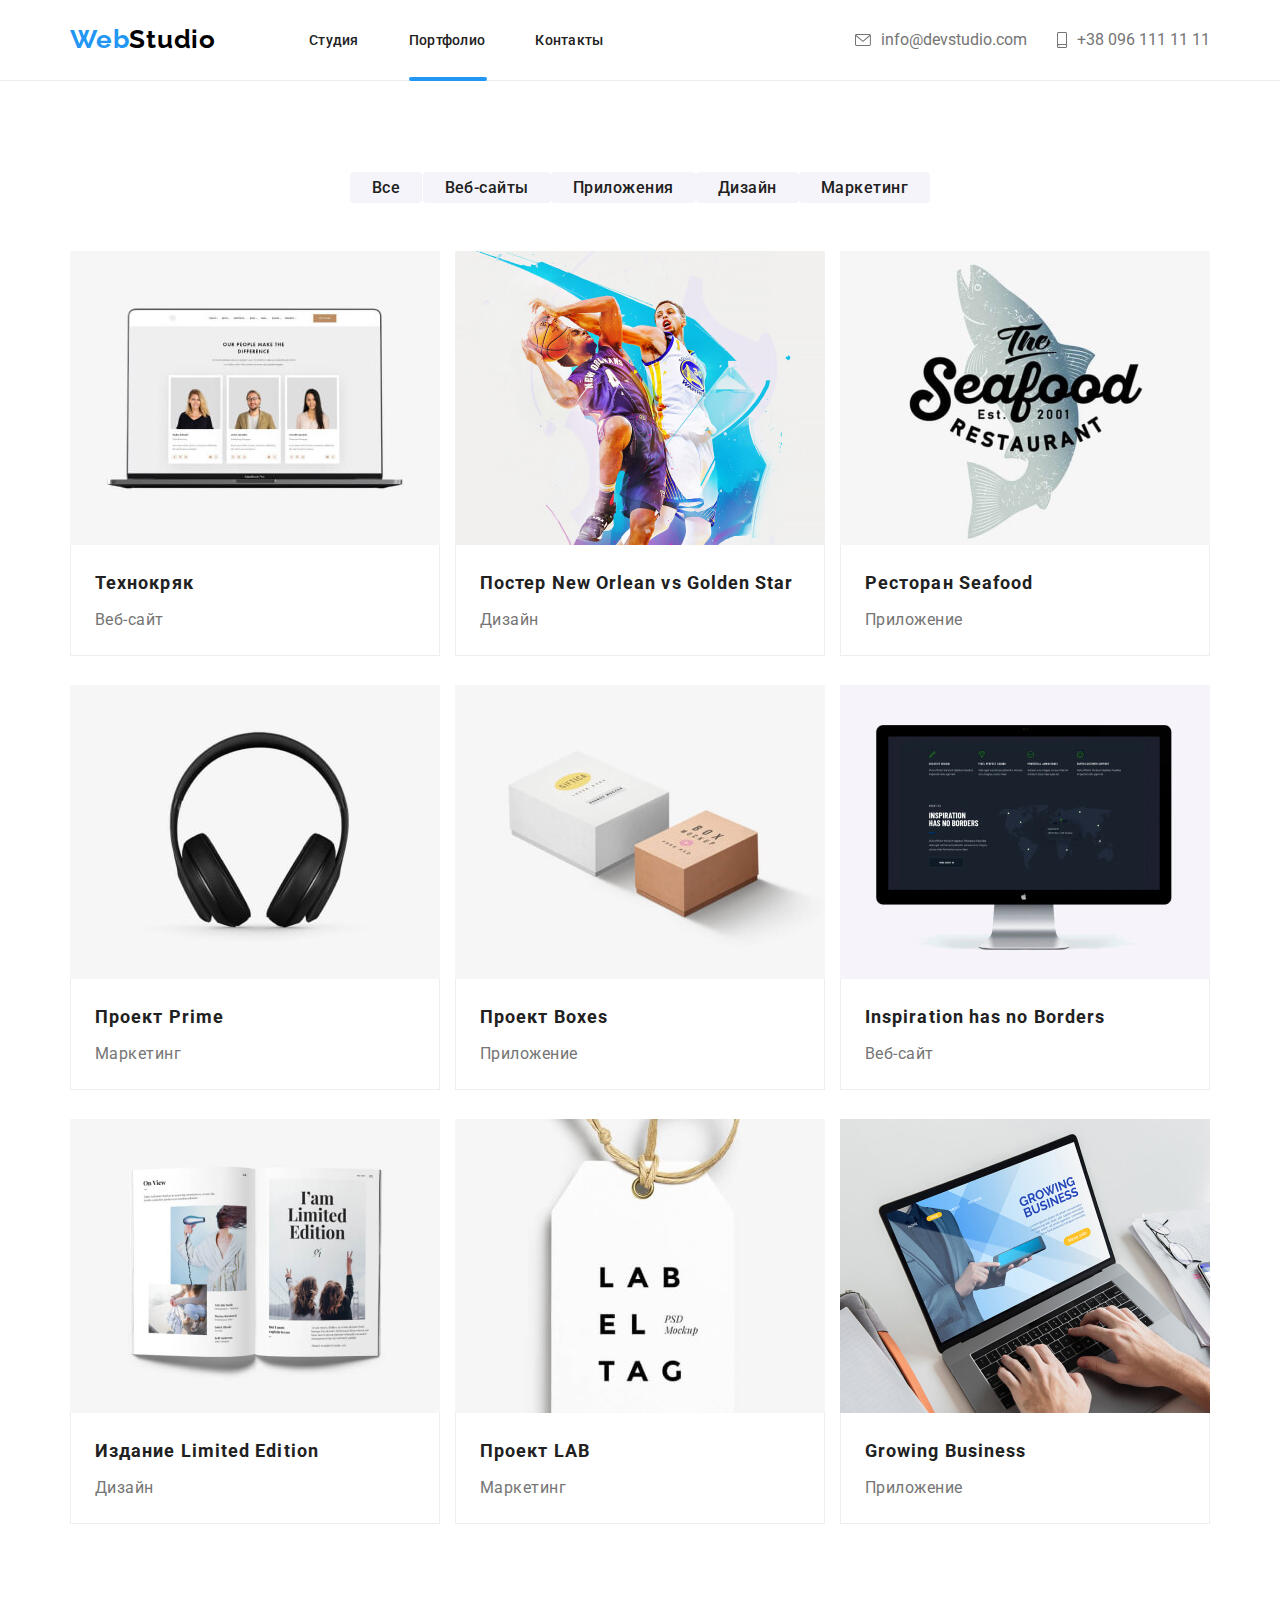
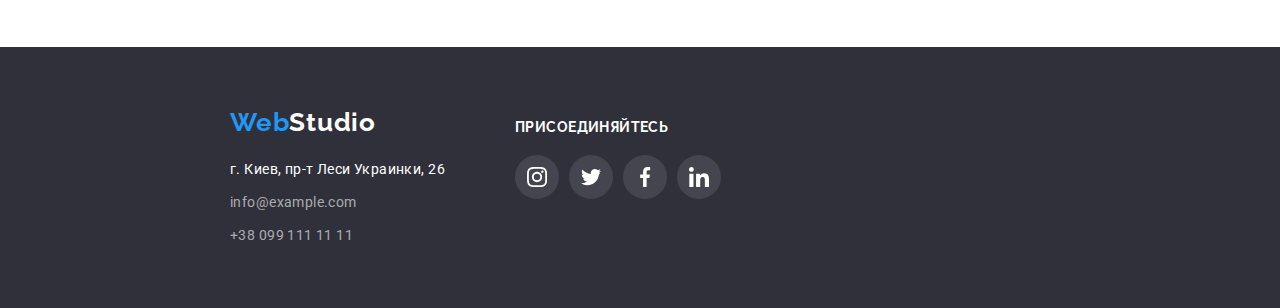
==== portfolio.html @ becfce13 "Добавляет оформленное модальное окно" ====
<!DOCTYPE html>
<html lang="ru">
  <head>
    <meta charset="UTF-8" />
    <meta name="viewport" content="width=device-width, initial-scale=1.0" />
    <title>Портфолио веб студии</title>
    <link
      rel="stylesheet"
      href="https://cdnjs.cloudflare.com/ajax/libs/modern-normalize/1.0.0/modern-normalize.css"
    />
    <link
      href="https://fonts.googleapis.com/css2?family=Raleway:wght@700&family=Roboto:wght@400;500;900&display=swap"
      rel="stylesheet"
    />
    <link rel="stylesheet" href="./css/styles.css" />
  </head>
  <body>
    <!--Header-->
    <header class="header">
      <div class="container">
        <nav class="navigation">
          <a
            class="logo link"
            href="index.html"
            aria-label="логотип веб студии"
            lang="en"
            ><span class="logo-web">Web</span>Studio</a
          >
          <ul class="listnav list">
            <li class="navigation-list-item">
              <a class="header-link link" href="./index.html">Студия</a>
            </li>
            <li class="navigation-list-item portfolio">
              <a class="header-link link" href="./portfolio.html">Портфолио</a>
            </li>
            <li class="navigation-list-item">
              <a class="header-link link" href="">Контакты</a>
            </li>
          </ul>
        </nav>
        <ul class="contacts list">
          <li>
            <a
              class="header-contacts mail link"
              href="mailto:info@devstudio.com"
              ><svg width="16" height="12">
                <use href="./images/sprite.svg#icon-mail"></use>
              </svg>
              info@devstudio.com
            </a>
          </li>
          <li>
            <a class="header-contacts tel link" href="tel:+380961111111"
              ><svg width="10" height="16">
                <use href="./images/sprite.svg#icon-phone"></use>
              </svg>
              +38 096 111 11 11</a
            >
          </li>
        </ul>
      </div>
    </header>

    <!--Section portfolio-->
    <main>
      <section class="portfolio-filter">
        <div class="container">
          <h2 hidden>Фильтры</h2>
          <ul class="filter-items list">
            <li>
              <a class="link filter" href="">Все</a>
            </li>
            <li>
              <a class="link filter" href="">Веб-сайты</a>
            </li>
            <li>
              <a class="link filter" href="">Приложения</a>
            </li>
            <li>
              <a class="link filter" href="">Дизайн</a>
            </li>
            <li>
              <a class="link filter" href="">Маркетинг</a>
            </li>
          </ul>
        </div>
      </section>
      <section class="portfolio-preview">
        <div class="container">
          <h1 hidden>Примеры работ</h1>
          <ul class="list preview-list">
            <li class="item-portfolio">
              <a class="link portfolio-link" href="">
                <div class="portfolio-div">
                <img class="preview-img"
                  src="./images/portfolio-page/portfolio-techno.jpg"
                  alt="Cтраница веб сайта на ноутбуке"
                  width="370"
                  height="294"
                />
                <p class="short-text">
                  Технокряк это современная площадка распространения коронавируса. Компании используют эту платформу для цифрового
                  шпионажа и атак на защищённые сервера конкурентов.
                </p>
                </div>
                <div class="text-portfolio">
                  <h2 class="project-name">Технокряк</h2>
                  <p class="project-type">Веб-сайт</p>
                </div>
              </a>
              
            </li>
            <li class="item-portfolio">
              <a class="link" href="">
                <div class="portfolio-div">
                <img
                  src="./images/portfolio-page/portfolio-neworlean.jpg"
                  alt="Два баскетболиста борятся за мяч"
                  width="370"
                  height="294"
                />
                <p class="short-text">
                  Технокряк это современная площадка распространения коронавируса. Компании используют эту платформу для цифрового
                  шпионажа и атак на защищённые сервера конкурентов.
                </p>
                </div>
                <div class="text-portfolio">
                  <h2 class="project-name">Постер New Orlean vs Golden Star</h2>
                  <p class="project-type">Дизайн</p>
                </div>
              </a>
            </li>
            <li class="item-portfolio">
              <a class="link" href="">
                <div class="portfolio-div">
                <img
                  src="./images/portfolio-page/portfolio-seafood.jpg"
                  alt="Рыба- логотип ресторана"
                  width="370"
                  height="294"
                />
                <p class="short-text">
                  Технокряк это современная площадка распространения коронавируса. Компании используют эту платформу для цифрового
                  шпионажа и атак на защищённые сервера конкурентов.
                </p>
                </div>
                <div class="text-portfolio">
                  <h2 class="project-name">Ресторан Seafood</h2>
                  <p class="project-type">Приложение</p>
                </div>
              </a>
            </li>
            <li class="item-portfolio">
              <a class="link" href="">
                <div class="portfolio-div">
                <img
                  src="./images/portfolio-page/portfolio-prime-headphones.jpg"
                  alt="Наушники"
                  width="370"
                  height="294"
                />
                <p class="short-text">
                  Технокряк это современная площадка распространения коронавируса. Компании используют эту платформу для цифрового
                  шпионажа и атак на защищённые сервера конкурентов.
                </p>
                </div>
                <div class="text-portfolio">
                  <h2 class="project-name">Проект Prime</h2>
                  <p class="project-type">Маркетинг</p>
                </div>
              </a>
            </li>
            <li class="item-portfolio">
              <a class="link" href="">
                <div class="portfolio-div">
                <img
                  src="./images/portfolio-page/portfolio-boxes.jpg"
                  alt="Две коробки"
                  width="370"
                  height="294"
                />
                <p class="short-text">
                  Технокряк это современная площадка распространения коронавируса. Компании используют эту платформу для цифрового
                  шпионажа и атак на защищённые сервера конкурентов.
                </p>
              </div>
                <div class="text-portfolio">
                  <h2 class="project-name">Проект Boxes</h2>
                  <p class="project-type">Приложение</p>
                </div>
              </a>
            </li>
            <li class="item-portfolio">
              <a class="link" href="">
                <div class="portfolio-div">
                <img
                  src="./images/portfolio-page/portfolio-nobords.jpg"
                  alt="Монитор компьютера"
                  width="370"
                  height="294"
                />
                <p class="short-text">
                  Технокряк это современная площадка распространения коронавируса. Компании используют эту платформу для цифрового
                  шпионажа и атак на защищённые сервера конкурентов.
                </p>
                </div>
                <div class="text-portfolio">
                  <h2 class="project-name" lang="en">
                    Inspiration has no Borders
                  </h2>
                  <p class="project-type">Веб-сайт</p>
                </div>
              </a>
            </li>
            <li class="item-portfolio">
              <a class="link" href="">
                <div class="portfolio-div">
                <img
                  src="./images/portfolio-page/portfolio-magazine.jpg"
                  alt="Раскрытый журнал"
                  width="370"
                  height="294"
                />
                <p class="short-text">
                  Технокряк это современная площадка распространения коронавируса. Компании используют эту платформу для цифрового
                  шпионажа и атак на защищённые сервера конкурентов.
                </p>
                </div>
                <div class="text-portfolio">
                  <h2 class="project-name">Издание Limited Edition</h2>
                  <p class="project-type">Дизайн</p>
                </div>
              </a>
            </li>
            <li class="item-portfolio">
              <a class="link" href="">
                <div class="portfolio-div">
                <img
                  src="./images/portfolio-page/portfolio-lab.jpg"
                  alt="Бирка от одежды"
                  width="370"
                  height="294"
                />
                <p class="short-text">
                  Технокряк это современная площадка распространения коронавируса. Компании используют эту платформу для цифрового
                  шпионажа и атак на защищённые сервера конкурентов.
                </p>
                </div>
                <div class="text-portfolio">
                  <h2 class="project-name">Проект LAB</h2>
                  <p class="project-type">Маркетинг</p>
                </div>
              </a>
            </li>
            <li class="item-portfolio">
              <a class="link" href="">
                <div class="portfolio-div">
                <img
                  src="./images/portfolio-page/portfolio-growing-business.jpg"
                  alt="Человек работает за ноутбуком"
                  width="370"
                  height="294"
                />
                <p class="short-text">
                  Технокряк это современная площадка распространения коронавируса. Компании используют эту платформу для цифрового
                  шпионажа и атак на защищённые сервера конкурентов.
                </p>
                </div>
                <div class="text-portfolio">
                  <h2 class="project-name" lang="en">Growing Business</h2>
                  <p class="project-type">Приложение</p>
                </div>
              </a>
            </li>
          </ul>
        </div>
      </section>
    </main>

    <!--Footer-Сontacts-->
    <footer class="footer container-for-all">
      <section class="footer-section footer-padding">
        <div class="container">
          <div class="footer-first">
            <h2 hidden>Контакты</h2>
            <div class="footer-logo-margin">
              <a
                class="link footer-logo"
                href="index.html"
                aria-label="логотип веб студии"
                lang="en"
                ><span class="footerlogo-web">Web</span>Studio</a
              >
            </div>
            <address>
              <ul class="list">
                <li class="address-margin">
                  <a
                    class="link street"
                    href="https://goo.gl/maps/fiabQLBE6Hv75SHZ6"
                    target="blank"
                    ><span class="stereet"
                      >г. Киев, пр-т Леси Украинки, 26</span
                    ></a
                  >
                </li>
                <li class="adress-margin">
                  <a class="footer-links link" href="mailto:info@example.com"
                    >info@example.com</a
                  >
                </li>
                <li class="adress-margin">
                  <a class="footer-links link" href="tel:+380991111111"
                    >+38 099 111 11 11</a
                  >
                </li>
              </ul>
            </address>
          </div>
          <div class="footer-social-links">
            <p>присоединяйтесь</p>
            <ul class="goin-social-links list">
              <li class="social-link-item">
                <a
                  class="footer-social-link link"
                  href=""
                  aria-label="instagram"
                >
                  <svg width="20" height="20">
                    <use href="./images/sprite.svg#icon-instagram"></use>
                  </svg>
                </a>
              </li>
              <li class="social-link-item">
                <a class="footer-social-link link" href="" aria-label="twitter">
                  <svg width="20" height="20">
                    <use href="./images/sprite.svg#icon-twitter"></use>
                  </svg>
                </a>
              </li>
              <li class="social-link-item">
                <a
                  class="footer-social-link link"
                  href=""
                  aria-label="facebook"
                >
                  <svg width="20" height="20">
                    <use href="./images/sprite.svg#icon-facebook"></use>
                  </svg>
                </a>
              </li>
              <li class="social-link-item">
                <a
                  class="footer-social-link link"
                  href=""
                  aria-label="linkedin"
                >
                  <svg width="20" height="20">
                    <use href="./images/sprite.svg#icon-linkedin"></use>
                  </svg>
                </a>
              </li>
            </ul>
          </div>
        </div>
      </section>
    </footer>
  </body>
</html>
---- css/styles.css ----
:root {
  --main-font: "Roboto", sans-serif;
  --main-text-color: #212121;
  --web-word-color: #2196f3;
  --studio-word-color: #000000;
  --header-link-hover-f-a: #2196f3;
  --filter-hover-f-a: #ffffff;
}
*,
*::before,
*::after {
  margin: 0;
  padding: 0;
}
body {
  font-family: var(--main-font);
  font-style: normal;
}
img {
  display: block;
}
.link {
  text-decoration: none;
}
.list {
  list-style: none;
  font-style: normal;
}
.container {
  width: 1170px;
  padding: 0 15px;
  margin: 0 auto;
}
.container-for-all{
  width: 1600px;
  margin: 0 auto;
}
a:focus {
  outline: none;
}
button:focus {
  outline: none;
}
.backdrop{
  position: fixed;
  top:0;
  left:0;
  width: 100%;
  height: 100%;
  background: rgba(0, 0, 0, 0.2);

  transition-property: all;
  transition-duration: 250ms;
  transition-timing-function: cubic-bezier(0.4, 0, 0.2, 1);
}
.backdrop.is-hidden{
  opasity:0;
  visibility: hidden;
  pointer-events: none;
  
  transition-property: all;
  transition-duration: 250ms;
  transition-timing-function: cubic-bezier(0.4, 0, 0.2, 1);
}
.backdrop.is-hidden .modal {
  transform: translate(-50%, -50%) scale(0);

  transition: all 500ms linear 0ms;

  transition-property: all;
  transition-duration: 250ms;
  transition-timing-function:  cubic-bezier(0.4, 0, 0.2, 1);
  transition-delay: 0ms;
}

.modal{
  position: absolute;
  top:50%;
  left:50%;
  transform: translate(-50%,-50%) scale(1);
  width: 528px;
  height: 581px;
  background-color: #eeeeee;
  box-shadow: 0px 1px 3px rgba(0, 0, 0, 0.12), 0px 1px 1px rgba(0, 0, 0, 0.14), 0px 2px 1px rgba(0, 0, 0, 0.2);
  border-radius: 4px;
  

  transition-property: all;
  transition-duration:250ms;
  transition-timing-function: cubic-bezier(0.4, 0, 0.2, 1);
  transition-delay: 250ms;
}
.close-btn{
position: absolute;
right:0;
width: 30px;
height: 30px;
margin-top:8px;
margin-right: 8px;
background: #FFFFFF;
border: 1px solid rgba(0, 0, 0, 0.1);
border-radius: 50%;
}
.close-btn > svg{
fill:#000000;

}
.close-btn:hover >svg{
  fill: #2196F3;
}
/*  ============ HEADER  ============ */
/* .header {
  padding-top: 24px; 
  padding-bottom:25px;
} */

.logo{
  padding-top: 24px; 
  padding-bottom:25px;
}
.header{
border-bottom:1px solid #ECECEC; 
}
.header .container {
  display: flex;
  align-items: center;
  
}
.navigation {
  display: flex;
  align-items: center;
}
.header .contacts {
  display: flex;
  margin-left: auto;
}
.header .contacts .mail {
  margin-right: 30px;
}
.header-link {
  font-weight: 500;
  font-size: 14px;
  line-height: 1.143;
  letter-spacing: 0.02em;
  color: var(--main-text-color);
  padding-top:32px;
  padding-bottom:32px;
}
.logo {
  margin-right: 93px;

  font-family: Raleway;
  font-weight: 700;
  font-size: 26px;
  line-height: 1.192;
  letter-spacing: 0.03em;
  color: var(--studio-word-color);
  /* padding:24px 0px 25px; */
}
.logo-web {
  color: var(--web-word-color);
}
.navigation-list-item:not(:last-child) {
  margin-right: 50px;
}
 
.navigation-list-item{
font-family: Roboto;
font-style: 400;
font-weight: 500;
font-size: 14px;
line-height: 1.142;
letter-spacing: 0.02em;
color: #212121;
}
.listnav{
  position: relative;
  padding-top:32px;
  padding-bottom:32px;
}
.studio::after{
content:"";
display: block;
position: absolute;
left:0;
bottom:-1px;
width: 48px;
height: 4px;
background: #2196F3;
border-radius: 2px;
}
.header-contacts > svg {
  margin-right: 10px;
  fill: #757575;
}
.listnav {
  display: flex;
  font-weight: 500;
  font-size: 14px;
  line-height: 1.142;
  letter-spacing: 0.02em;
}
.contacts {
  display: flex;
}
.header-link{
transition-property: all;
transition-duration: 250ms;
transition-timing-function: cubic-bezier(0.4, 0, 0.2, 1);
}
.header-link:hover,
.header-link:focus {
  color: var(--header-link-hover-f-a);
}
.header-contacts {
  color: #757575;
transition-property: all;
transition-duration: 250ms;
transition-timing-function: cubic-bezier(0.4, 0, 0.2, 1);
}
.header-contacts > svg {
  fill: #757575;
transition-property: all;
transition-duration:250ms;
transition-timing-function: cubic-bezier(0.4, 0, 0.2, 1);
}
.header-contacts:hover > svg {
  fill: var(--header-link-hover-f-a);
}
.header .tel,
.header .mail {
  display: flex;
  align-items: center;
  /* padding-top: 32px;
  padding-bottom: 32px; */
}
.header-contacts:hover,
.header-contacts:focus,
.header-contacts:active {
  color: var(--header-link-hover-f-a);
}

/*  ============ END HEADER  ============ */
/*  ============ HERO  ============ */

.hero-text {
  padding: 200px 0;
}

.hero-title {
  font-weight: 900;
  font-size: 44px;
  line-height: 1.364;
  text-align: center;
  letter-spacing: 0.06em;
  text-transform: uppercase;
  color: #ffffff;
}
.hero-img {
  background-color: #c4c4c4;
  text-align: center;
  background-image: linear-gradient(
      rgba(47, 48, 58, 0.4),
      rgba(47, 48, 58, 0.4)
    ),
    url(../images/hero/hero.jpg);
background-repeat: no-repeat;
background-position: center;
background-size: auto auto;
}
.hero-size{
width: 1600px;
height: 600px;
}
.main-title{
margin-bottom: 30px;
font-weight: 900;
font-size: 44px;
line-height: 1.364;
text-align: center;
letter-spacing: 0.06em;
text-transform: uppercase;
color: #FFFFFF;
}

 .hero-title .btn {
  font-weight: 700;
  font-size:16px;
  line-height: 1.875;
  letter-spacing:0.06em;
  color: #ffffff;

  padding: 10px 32px;
  min-width: 200px;
  height: 50px;
  left: 700px;
  top: 430px;
  background: rgba(33, 150, 243, 1);
  box-shadow: 0px 4px 4px rgba(0, 0, 0, 0.15);
  border: 1px solid transparent;
  border-radius: 4px;
}

/*  ============ END HERO  ============ */

/*  ============ Advantages "Power"============ */
.adv-text::before {
  content: "";
  display: block;
  background-color: #f5f4fa;
  width: 270px;
  height: 120px;
  left: 515px
  top: 774px;
  border-radius: 4px;}

.antena::before{
  content:"";
  background-image: url(../images/advantages/antena.png);
  background-repeat: no-repeat;
  background-position:  center;
}
.clock::before{
  content:"";
  background-image: url(../images/advantages/clock.png);
  background-repeat: no-repeat;
  background-position:  center;
}
.diagram::before{
  content:"";
  background-image: url(../images/advantages/diagram.png);
  background-repeat: no-repeat;
  background-position:  center;
}
.astronaut::before{
  content:"";
  background-image: url(../images/advantages/astronaut.png);
  background-repeat: no-repeat;
  background-position:  center;
}


.advantages-padding {
  padding-top: 94px;
}
.adv .list {
  display: flex;
  justify-content: space-between;
}

.power-title {
  margin-top:30px;
  font-weight: 700;
  font-size: 14px;
  line-height: 1.143;
  letter-spacing: 0.03em;
  text-transform: uppercase;
  color: var(--main-text-color);
}
.power-subtitle {
  width: 270px;

  margin-top: 10px;
  font-weight: 400;
  font-size: 14px;
  line-height: 1.714;
  letter-spacing: 0.03em;
  color: #757575;
}
/*  ============ End Advantages "Power" ============ */

/*  ============ About us ============ */

.img-us{
  position: relative;
}
.we-do-text{
position: absolute;
bottom:0px;

padding:27px 0 27px;

font-family:var(--main-font);
font-weight:700;

font-size: 14px;
line-height: 1.143;
text-align: center;
letter-spacing: 0.03em;
text-transform: uppercase;
color: #FFFFFF;

width: 370px;
height: 70px;
background: rgba(47, 48, 58, 0.8);
}

.about-us-padding {
  padding-top: 94px;
  padding-bottom: 94px;
}

.what-we-do {
  margin-bottom: 50px;

  font-weight: 700;
  font-size: 36px;
  line-height: 1.167;
  text-align: center;
  letter-spacing: 0.03em;
  color: var(--main-text-color);
}
.img-we-do {
  display: flex;
  justify-content: space-between;
}
/*  ============ End About us ============ */

/*  ============ Our team ============ */
.social-links{
margin:16px 32px 30px 32px;
}
.team-social-link {
  display: flex;
  justify-content: center;
  width: 44px;
  height: 44px;
  border-radius: 50%;
  transition-property: all;
transition-duration:250ms;
transition-timing-function: cubic-bezier(0.4, 0, 0.2, 1);
}

.team-social-link:hover {
  background-color:  #2196f3;
}

.team-social-link > svg {
  align-self: center;
  fill: #afb1b8;
transition-property: all;
transition-duration:250ms;
transition-timing-function: cubic-bezier(0.4, 0, 0.2, 1);
}

.team-social-link:hover > svg {
  fill: #ffffff;
}
.our-team-padding {
  padding-top: 94px;
  padding-bottom: 94px;
  background-color: #F5F4FA;
}
.our-team-padding .list {
  display: flex;
  justify-content: space-between;
}

.frame {
  width: 270px;
  height: 428px;
  background: #ffffff;
  box-shadow: 0px 1px 3px rgba(0, 0, 0, 0.12), 0px 1px 1px rgba(0, 0, 0, 0.14),
  0px 2px 1px rgba(0, 0, 0, 0.2);
  border-radius: 0px 0px 4px 4px; */
}
.our-team {
  margin-bottom: 50px;

  font-weight: 700;
  font-size: 36px;
  line-height: 1.167;
  text-align: center;
  letter-spacing: 0.03em;
  color: var(--main-text-color);
}
.name {
  margin-top: 30px;

  font-weight: 500;
  font-size: 16px;
  line-height: 1.188;
  text-align: center;
  letter-spacing: 0.03em;
  color: #212121;
}
.position {
  margin-top: 10px;

  font-weight: 400;
  font-size: 16px;
  line-height: 1.188;
  text-align: center;
  letter-spacing: 0.03em;
  color: #757575;
}
/*  ============ End Our team ============ */

/* =============== CLIENTS ===================== */
.clients {
  padding-top: 94px;
  padding-bottom: 94px;
}

.clients-title {
  margin-top: 0;
  margin-bottom: 50px;
  text-align: center;
  font-family: Roboto;
font-size: 36px;
font-weight: 700;
line-height: 1.167;
letter-spacing: 0,03em;
text-align: center;

}

.clients-list {
  display: flex;
}

.clients-list-item:not(:last-child) {
  margin-right: 30px;
}

.clients-logo-link {
  display: flex;
  justify-content: center;
  width: 170px;
  height: 90px;
  border: 1px solid #afb1b8;
  box-sizing: border-box;
  border-radius: 4px;
  transition-property: all;
transition-duration:250ms;
transition-timing-function: cubic-bezier(0.4, 0, 0.2, 1);
}

.clients-logo-link:hover {
  border-color: #2196f3;
}

.clients-logo-link > svg {
  align-self: center;
  fill: #afb1b8;
  transition-property: all;
transition-duration:250ms;
transition-timing-function: cubic-bezier(0.4, 0, 0.2, 1);
}

.clients-logo-link:hover > svg {
  fill: #2196f3;
}
/* =============== END CLIENTS ===================== */


/*  ============ FOOTER CONTACTS  ============ */
.footer .container{
  display: flex;
}
.footer {
  background: #2f303a;
}
.footer-padding {
  padding: 60px 0;
}
.footer-logo-margin {
  margin-bottom: 20px;
}

.footer-logo {
  font-family: Raleway;
  font-weight: 700;
  font-size: 26px;
  line-height: 1.192;
  letter-spacing: 0.03em;
  color: #ffffff;
}

.footerlogo-web {
  color: var(--web-word-color);
}

.footer-links {
  display: inline-block;
  margin-top: 9px;

  font-weight: 400;
  font-size: 14px;
  line-height: 1.714;
  letter-spacing: 0.03em;
  color: rgba(255, 255, 255, 0.6);
}
.street {
  font-weight: 400;
  font-size: 14px;
  line-height: 1.714;
  letter-spacing: 0.03em;
  color: #ffffff;
}

.footer-first{
  margin-right: 70px;;
}
.goin-social-links{
  display: flex;
}
.social-link-item:not(:last-child){
  margin-right: 10px;
}
.footer-social-links > p {
  margin-top: 12px;
  margin-bottom: 20px;
  color: #ffffff;
  font-family: Raleway, sans-serif;
  font-weight: bold;
  font-size: 14px;
  line-height: 1.143;
  letter-spacing: 0.03em;
  text-transform: uppercase;
}

.footer-social-link {
  display: flex;
  justify-content: center;
  width: 44px;
  height: 44px;
  background-color: rgba(255, 255, 255, 0.1);
  border-radius: 50%;
  transition-property: all;
transition-duration:250ms;
transition-timing-function: cubic-bezier(0.4, 0, 0.2, 1);
}

.footer-social-link:hover {
  background-color: #2196f3;
}

.footer-social-link > svg {
  align-self: center;
  fill:#ffffff;
  transition-property: all;
transition-duration:250ms;
transition-timing-function: cubic-bezier(0.4, 0, 0.2, 1);
}
  



/*  ============ END FOOTER CONTACTS  ============ */

/*  ============ main content portfolio page  ============ */
.portfolio::after{
content:"";
display: block;
position: absolute;
bottom:-1px;
width: 78px;
height: 4px;
background: #2196F3;
border-radius: 2px;
}
.portfolio-filter .filter-items {
  display: flex;
}
.filter-items {
  padding: 94px 280px 50px;
  justify-content: space-between;
}

.filter-items:not(:last-child) {
  margin-right: 8px;
}

.filter {
  padding: 6px 22px;

  font-weight: 500;
  font-size: 16px;
  line-height: 1.625;
  text-align: center;
  letter-spacing: 0.03em;
  color: var(--main-text-color);
  min-width: 128px;
  height: 38px;
  background: #f5f4fa;
  border-radius: 4px;
}
.filter:hover,
.filter:focus{
  color: var(--filter-hover-f-a);
  min-width: 73px;
  height: 38px;
  background: #2196f3;
  box-shadow: 0px 3px 1px rgba(0, 0, 0, 0.1), 0px 1px 2px rgba(0, 0, 0, 0.08),
    0px 2px 2px rgba(0, 0, 0, 0.12);
  border-radius: 4px;

  transition-property: all;
  transition-duration: 250ms;
  transition-timing-function: cubic-bezier(0.4, 0, 0.2, 1);
}
.portfolio-div{
  position: relative;
  overflow: hidden;
}
.short-text{
position: absolute;
display:block;
top:0;
left: 0;
width: 322px;
height: 168px;
font-family: Roboto;
font-weight: 400;
font-size: 18px;
line-height: 1.556;
letter-spacing: 0.03em;
padding:63px 24px;
color: #FFFFFF;
width: 100%;
height: 100%;
background: rgba(33, 150, 243, 0.9);
transform: translate(0, 0);
transition-property: all;
transition-duration: 250ms;
transition-timing-function:(0.4, 0, 0.2, 1);
transform: translateY(100%);
}
.item-portfolio:hover .short-text{
  transform: translateY(0%);
}

.portfolio-preview {
  padding-bottom: 94px;
}
.preview-list {
  display: flex;
  flex-wrap: wrap;
  justify-content: space-between;
}
.text-portfolio {
  padding: 20px 24px;
  background: #ffffff;
  border-width: 0px 1px 1px 1px;
  border-style: solid;
  border-color: #eeeeee;
}
.project-name {
  margin-bottom: 4px;
}
.item-portfolio {
  margin-bottom: 30px;
  width: 370px;
  height: 404px;
}
.item-portfolio:hover {
  box-shadow: 0px 1px 1px rgba(0, 0, 0, 0.12), 0px 4px 4px rgba(0, 0, 0, 0.06),
    1px 4px 6px rgba(0, 0, 0, 0.16);
}
.preview-list .project-name {
  font-weight: 700;
  font-size: 18px;
  line-height: 2;
  letter-spacing: 0.06em;
  color: var(--main-text-color);
}
.project-type {
  font-weight: 400;
  font-size: 16px;
  line-height: 1.875;
  letter-spacing: 0.03em;
  color: #757575;
}
/*  ============end  main content portfolio page  ============ */

/*  ============MODAL FORM============ */
.modal-big-div{
  padding:40px;
  
}
.modal-title{
font-weight: 700;
font-size: 20px;
line-height: 1.15;
text-align: center;
letter-spacing: 0.03em;
color: #212121;
margin-bottom: 12px;
}
.modal-form{
display: flex;
flex-direction:column;
}
.modal-form-input{
display:block;
width: 100%;
height: 40px;
border: 1px solid rgba(33, 33, 33, 0.2);
border-radius: 4px;

padding-left: 42px;

transition-duration: 250ms;
transition-timing-function: cubic-bezier(0.4, 0, 0.2, 1);

}
.modal-form-input:focus,
.modal-form-message:focus{
outline: none;
border: 1px solid #2196F3;
}
.modal-form-message:active{
  
}
.modal-form-field{
margin-bottom: 10px;
font-weight: 400;
font-size: 12px;
line-height: 1.667;
letter-spacing: 0.01em;
color: #757575;
}


.modal-form-policy{
  display: inline-block;
  /* margin-bottom: 30px; */
}
.modal-form-btn{
margin-right:auto;
margin-left: auto;
font-weight: 700;
font-size: 16px;
line-height: 1.876;
letter-spacing: 0.06em;
color: #FFFFFF;
padding: 10px 56px;
width: 200px;
height: 50px;
background: #2196F3;
box-shadow: 0px 4px 4px rgba(0, 0, 0, 0.15);
border-radius: 4px; 
border: transparent; 
}
.modal-form-btn:hover,
.modal-form-btn:focus{
 cursor: pointer;
}
.modal-form-btn:active{
  border: solid; 
  cursor: pointer;
}
.modal-form-field-wrapper{
  position: relative;
  display: block;
  margin-top:4px; 
}
.modal-form-svg-icon{
position: absolute;
  top: 50%;
  left: 12px;
  transform: translateY(-50%);
fill: #212121;

transition-duration: 250ms;
transition-timing-function: cubic-bezier(0.4, 0, 0.2, 1);
}
.modal-form-input:focus + .modal-form-svg-icon{
fill:#2196F3;
}

.modal-form-message{
  margin-bottom: 20px;
border: 1px solid rgba(33, 33, 33, 0.2);
padding:12px 16px;
height: 120px;
border-radius: 4px;
resize:none;

font-weight: 400;
font-size: 12px;
line-height: 1.667;
letter-spacing: 0.01em;
color: rgba(117, 117, 117, 0.5);

transition-duration: 250ms;
transition-timing-function: cubic-bezier(0.4, 0, 0.2, 1);
}
.modal-form-message:focus{
outline: none;
border: 1px solid #2196F3;
font-size: 14px;
line-height: 1.142;
color:black;
}
.textarea-title{
font-weight: 400;
font-size: 12px;
line-height: 1.667;
letter-spacing: 0.01em;
color: #757575;
}
.visually-hidden {
  position: absolute !important;
  clip: rect(1px 1px 1px 1px); /* IE6, IE7 */
  clip: rect(1px, 1px, 1px, 1px);
  padding: 0 !important;
  border: 0 !important;
  height: 1px !important;
  width: 1px !important;
  overflow: hidden;
}

.modal-form-policy-label::before{
  content:"";
  display: inline-block;
  width: 16px;
  height: 15px;
  border: 2px solid  #212121;
  border-radius: 15%;
  margin-right:8px ;
}
.modal-form-policy-label{
font-weight: 400;
font-size: 14px;
line-height:1.714;
letter-spacing: 0.03em;
color: #757575;
text-align: center;
margin-bottom: 30px;
}
.modal-form-policy:checked + .modal-form-policy-label::before {
background-color: #2196F3;
border-color: #2196F3;
background-image: url('../images/icon-check.svg');
background-size: contain;
background-origin: border-box;
width: 16px;
height: 15px; 
}

/*  ============END MODAL FORM============ */
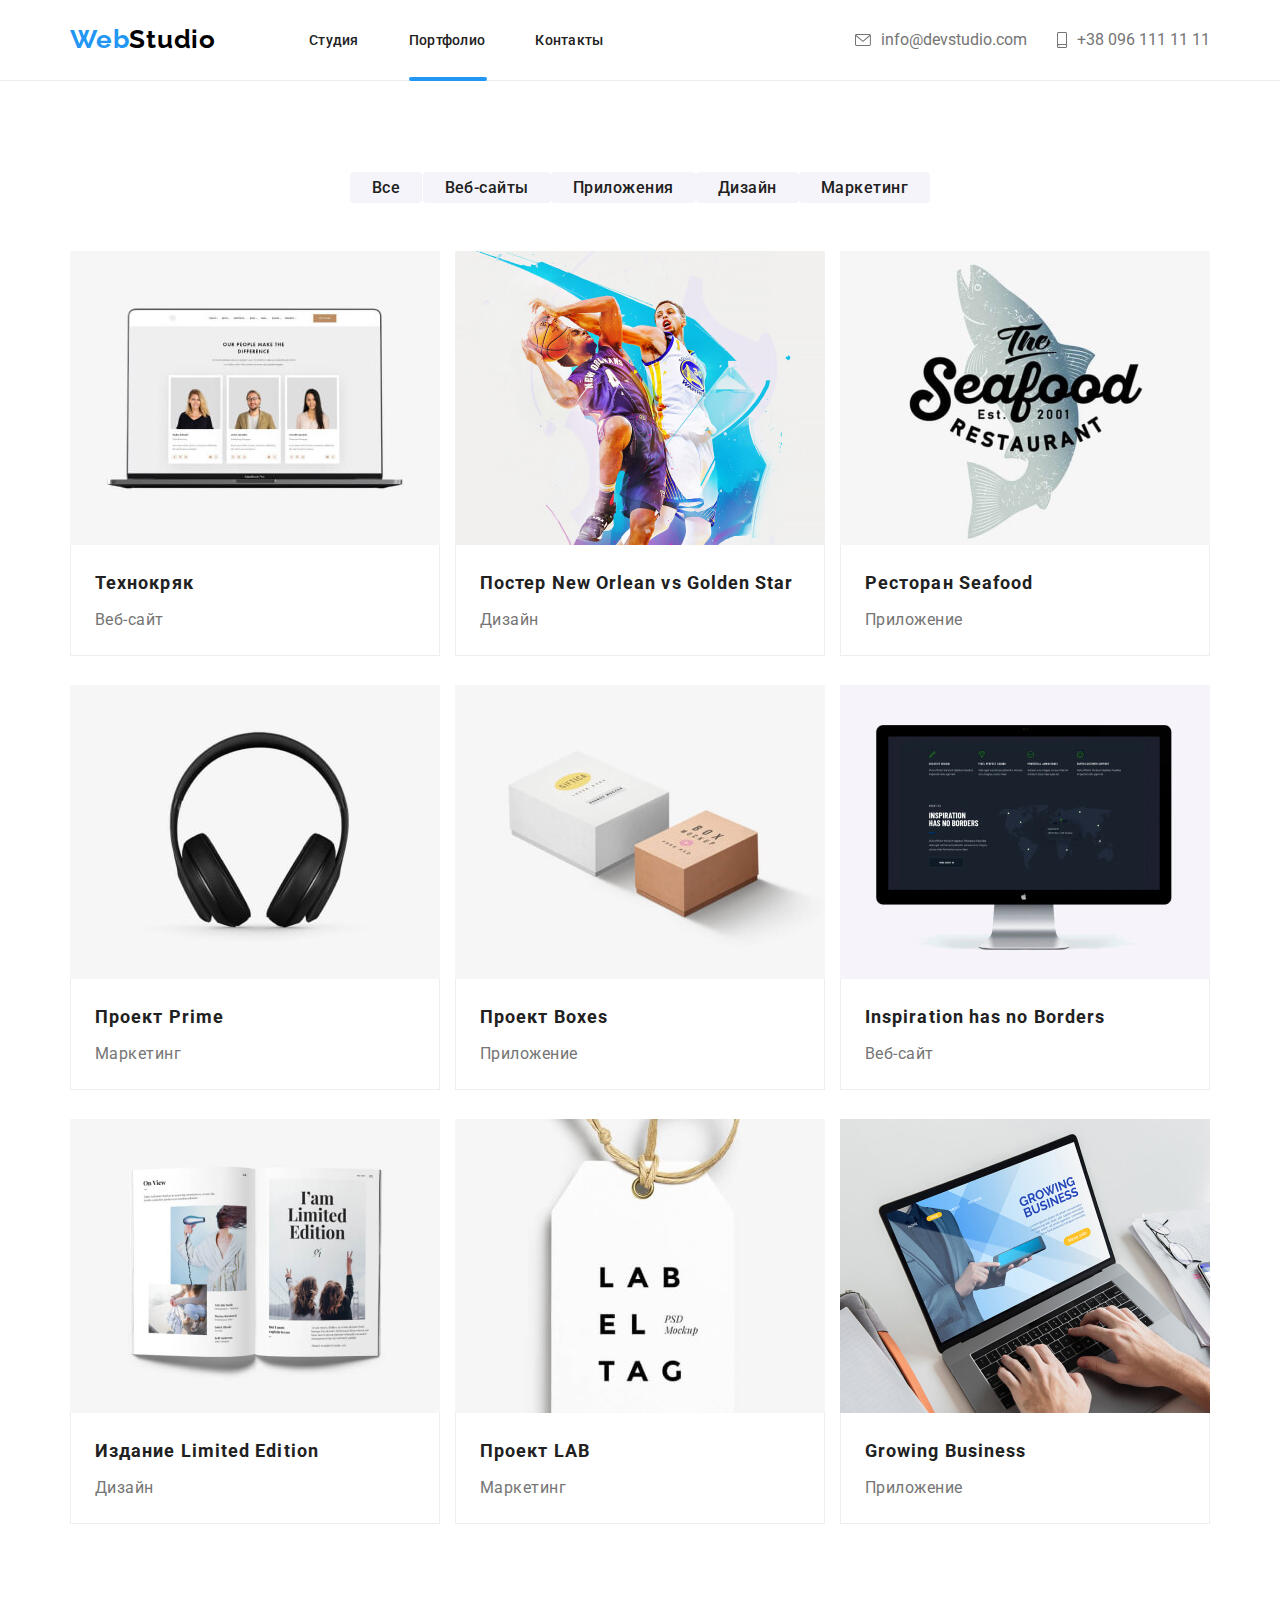
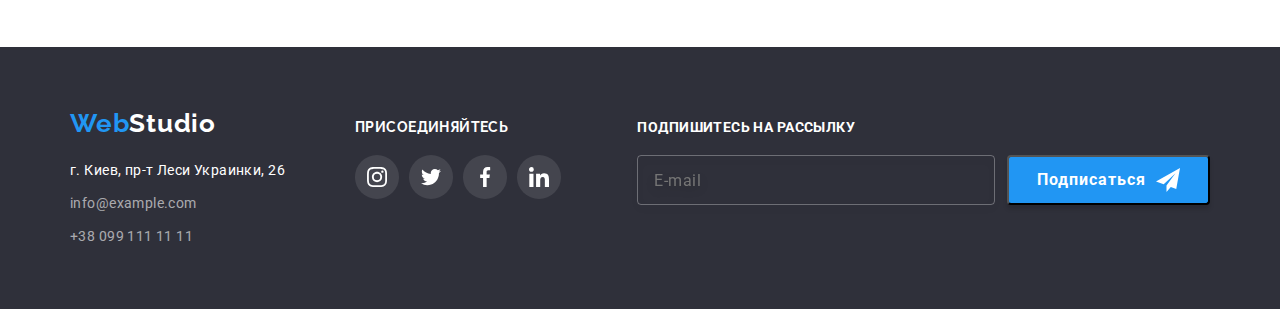
==== commit 6d110eb2: "Добавляет форму подписки на футер стр. портфолио" ====
--- a/portfolio.html
+++ b/portfolio.html
@@ -278,41 +278,26 @@
     </main>
 
     <!--Footer-Сontacts-->
-    <footer class="footer container-for-all">
+    <footer class="footer">
       <section class="footer-section footer-padding">
-        <div class="container">
+        <div class="container help">
           <div class="footer-first">
             <h2 hidden>Контакты</h2>
             <div class="footer-logo-margin">
-              <a
-                class="link footer-logo"
-                href="index.html"
-                aria-label="логотип веб студии"
-                lang="en"
-                ><span class="footerlogo-web">Web</span>Studio</a
-              >
+              <a class="link footer-logo" href="index.html" aria-label="логотип веб студии" lang="en"><span
+                  class="footerlogo-web">Web</span>Studio</a>
             </div>
             <address>
               <ul class="list">
                 <li class="address-margin">
-                  <a
-                    class="link street"
-                    href="https://goo.gl/maps/fiabQLBE6Hv75SHZ6"
-                    target="blank"
-                    ><span class="stereet"
-                      >г. Киев, пр-т Леси Украинки, 26</span
-                    ></a
-                  >
+                  <a class="link street" href="https://goo.gl/maps/fiabQLBE6Hv75SHZ6" target="blank"><span
+                      class="stereet">г. Киев, пр-т Леси Украинки, 26</span></a>
                 </li>
                 <li class="adress-margin">
-                  <a class="footer-links link" href="mailto:info@example.com"
-                    >info@example.com</a
-                  >
+                  <a class="footer-links link" href="mailto:info@example.com">info@example.com</a>
                 </li>
                 <li class="adress-margin">
-                  <a class="footer-links link" href="tel:+380991111111"
-                    >+38 099 111 11 11</a
-                  >
+                  <a class="footer-links link" href="tel:+380991111111">+38 099 111 11 11</a>
                 </li>
               </ul>
             </address>
@@ -321,11 +306,7 @@
             <p>присоединяйтесь</p>
             <ul class="goin-social-links list">
               <li class="social-link-item">
-                <a
-                  class="footer-social-link link"
-                  href=""
-                  aria-label="instagram"
-                >
+                <a class="footer-social-link link" href="" aria-label="instagram">
                   <svg width="20" height="20">
                     <use href="./images/sprite.svg#icon-instagram"></use>
                   </svg>
@@ -339,28 +320,33 @@
                 </a>
               </li>
               <li class="social-link-item">
-                <a
-                  class="footer-social-link link"
-                  href=""
-                  aria-label="facebook"
-                >
+                <a class="footer-social-link link" href="" aria-label="facebook">
                   <svg width="20" height="20">
                     <use href="./images/sprite.svg#icon-facebook"></use>
                   </svg>
                 </a>
               </li>
               <li class="social-link-item">
-                <a
-                  class="footer-social-link link"
-                  href=""
-                  aria-label="linkedin"
-                >
+                <a class="footer-social-link link" href="" aria-label="linkedin">
                   <svg width="20" height="20">
                     <use href="./images/sprite.svg#icon-linkedin"></use>
                   </svg>
                 </a>
               </li>
             </ul>
+          </div>
+          <div class="footer-form">
+    
+            <h2 class="footer-form-title">Подпишитесь на рассылку</h2>
+            <div class="form-input-btn">
+              <input type="email" name="user-e" class="footer-input" placeholder="E-mail">
+              <div class="btn-icon">
+                <button type="submit" class="footer-btn">Подписаться
+                  <svg width="24px" height="24px" class="icon-send">
+                    <use href="./images/sprite.svg#icon-send"></use>
+                  </svg>
+              </div>
+            </div>
           </div>
         </div>
       </section>
--- a/css/styles.css
+++ b/css/styles.css
@@ -297,7 +297,7 @@
   top: 430px;
   background: rgba(33, 150, 243, 1);
   box-shadow: 0px 4px 4px rgba(0, 0, 0, 0.15);
-  border: 1px solid transparent;
+  /* border: 1px solid transparent; */
   border-radius: 4px;
 }
 
@@ -517,11 +517,13 @@
 
 .clients-list {
   display: flex;
-}
-
-.clients-list-item:not(:last-child) {
+  justify-content: space-between;
+
+}
+
+/* .clients-list-item:not(:last-child) {
   margin-right: 30px;
-}
+} */
 
 .clients-logo-link {
   display: flex;
@@ -557,6 +559,13 @@
 /*  ============ FOOTER CONTACTS  ============ */
 .footer .container{
   display: flex;
+  justify-content: space-between;
+  align-items: baseline;
+  /* margin:0 auto; */
+}
+.help{
+  display:flex;
+  justify-content: space-between;
 }
 .footer {
   background: #2f303a;
@@ -600,7 +609,8 @@
 }
 
 .footer-first{
-  margin-right: 70px;;
+  margin-right: 70px;
+  /* margin-left:0; */
 }
 .goin-social-links{
   display: flex;
@@ -643,8 +653,83 @@
 transition-duration:250ms;
 transition-timing-function: cubic-bezier(0.4, 0, 0.2, 1);
 }
-  
-
+.footer-form{
+ margin-left:auto;
+}
+.footer-form-title{
+  display:inline-block;
+font-weight: 700;
+font-size: 14px;
+line-height: 1.143;
+letter-spacing: 0.03em;
+text-transform: uppercase;
+color: #FFFFFF;
+margin-bottom: 20px;
+}
+
+.form-input-btn{
+  display:flex;
+  /* justify-content: flex-end; */
+}
+.footer-input{
+  margin-right: 12px;
+}
+.footer-input{
+border: 1px solid rgba(255, 255, 255, 0.3);
+box-sizing: border-box;
+height: 50px;
+width: 358px;
+background-color: transparent;
+filter: drop-shadow(0px 4px 4px rgba(0, 0, 0, 0.15));
+border-radius: 4px;
+
+font-weight: 400;
+font-size: 16px;
+line-height: 1.25;
+letter-spacing: 0.03em;
+color: rgba(255, 255, 255, 0.6);
+
+padding:15PX 16px;
+
+}  
+
+.footer-btn{
+display:flex;
+align-items: center;
+
+font-weight: 700;
+font-size: 16px;
+line-height: 1.875;
+/* display: inline-block; */
+align-items: center;
+text-align: center;
+letter-spacing: 0.06em;
+color: #FFFFFF;
+
+min-width: 200px;
+height: 50px;
+
+background: #2196F3;
+box-shadow: 0px 4px 4px rgba(0, 0, 0, 0.15);
+border-radius: 4px;
+/* border:transparent; */
+padding:10px 28px;
+}
+
+.footer-btn:active{
+/* background-origin: border-box;
+border: solid;  */
+cursor: pointer;
+}
+.footer-btn:hover,
+.footer-btn:focus{
+ cursor: pointer;
+}
+
+.icon-send{
+  display:inline-block;
+  margin-left:10px;
+}
 
 
 /*  ============ END FOOTER CONTACTS  ============ */
@@ -777,6 +862,7 @@
 /*  ============MODAL FORM============ */
 .modal-big-div{
   padding:40px;
+  background:white;
   
 }
 .modal-title{
@@ -814,20 +900,26 @@
   
 }
 .modal-form-field{
-margin-bottom: 10px;
 font-weight: 400;
 font-size: 12px;
 line-height: 1.667;
 letter-spacing: 0.01em;
 color: #757575;
 }
-
+.modal-form-field-wrapper{
+  position: relative;
+  display: block;
+  
+  margin-bottom: 10px;
+  /* margin-top:4px; */
+}
 
 .modal-form-policy{
   display: inline-block;
   /* margin-bottom: 30px; */
 }
 .modal-form-btn{
+  margin-top: 30px;
 margin-right:auto;
 margin-left: auto;
 font-weight: 700;
@@ -851,11 +943,7 @@
   border: solid; 
   cursor: pointer;
 }
-.modal-form-field-wrapper{
-  position: relative;
-  display: block;
-  margin-top:4px; 
-}
+
 .modal-form-svg-icon{
 position: absolute;
   top: 50%;
@@ -871,7 +959,8 @@
 }
 
 .modal-form-message{
-  margin-bottom: 20px;
+  margin-top:4px;
+  /* margin-bottom: 20px; */
 border: 1px solid rgba(33, 33, 33, 0.2);
 padding:12px 16px;
 height: 120px;
@@ -928,7 +1017,8 @@
 letter-spacing: 0.03em;
 color: #757575;
 text-align: center;
-margin-bottom: 30px;
+margin-top:20px;
+/* margin-bottom: 30px; */
 }
 .modal-form-policy:checked + .modal-form-policy-label::before {
 background-color: #2196F3;
